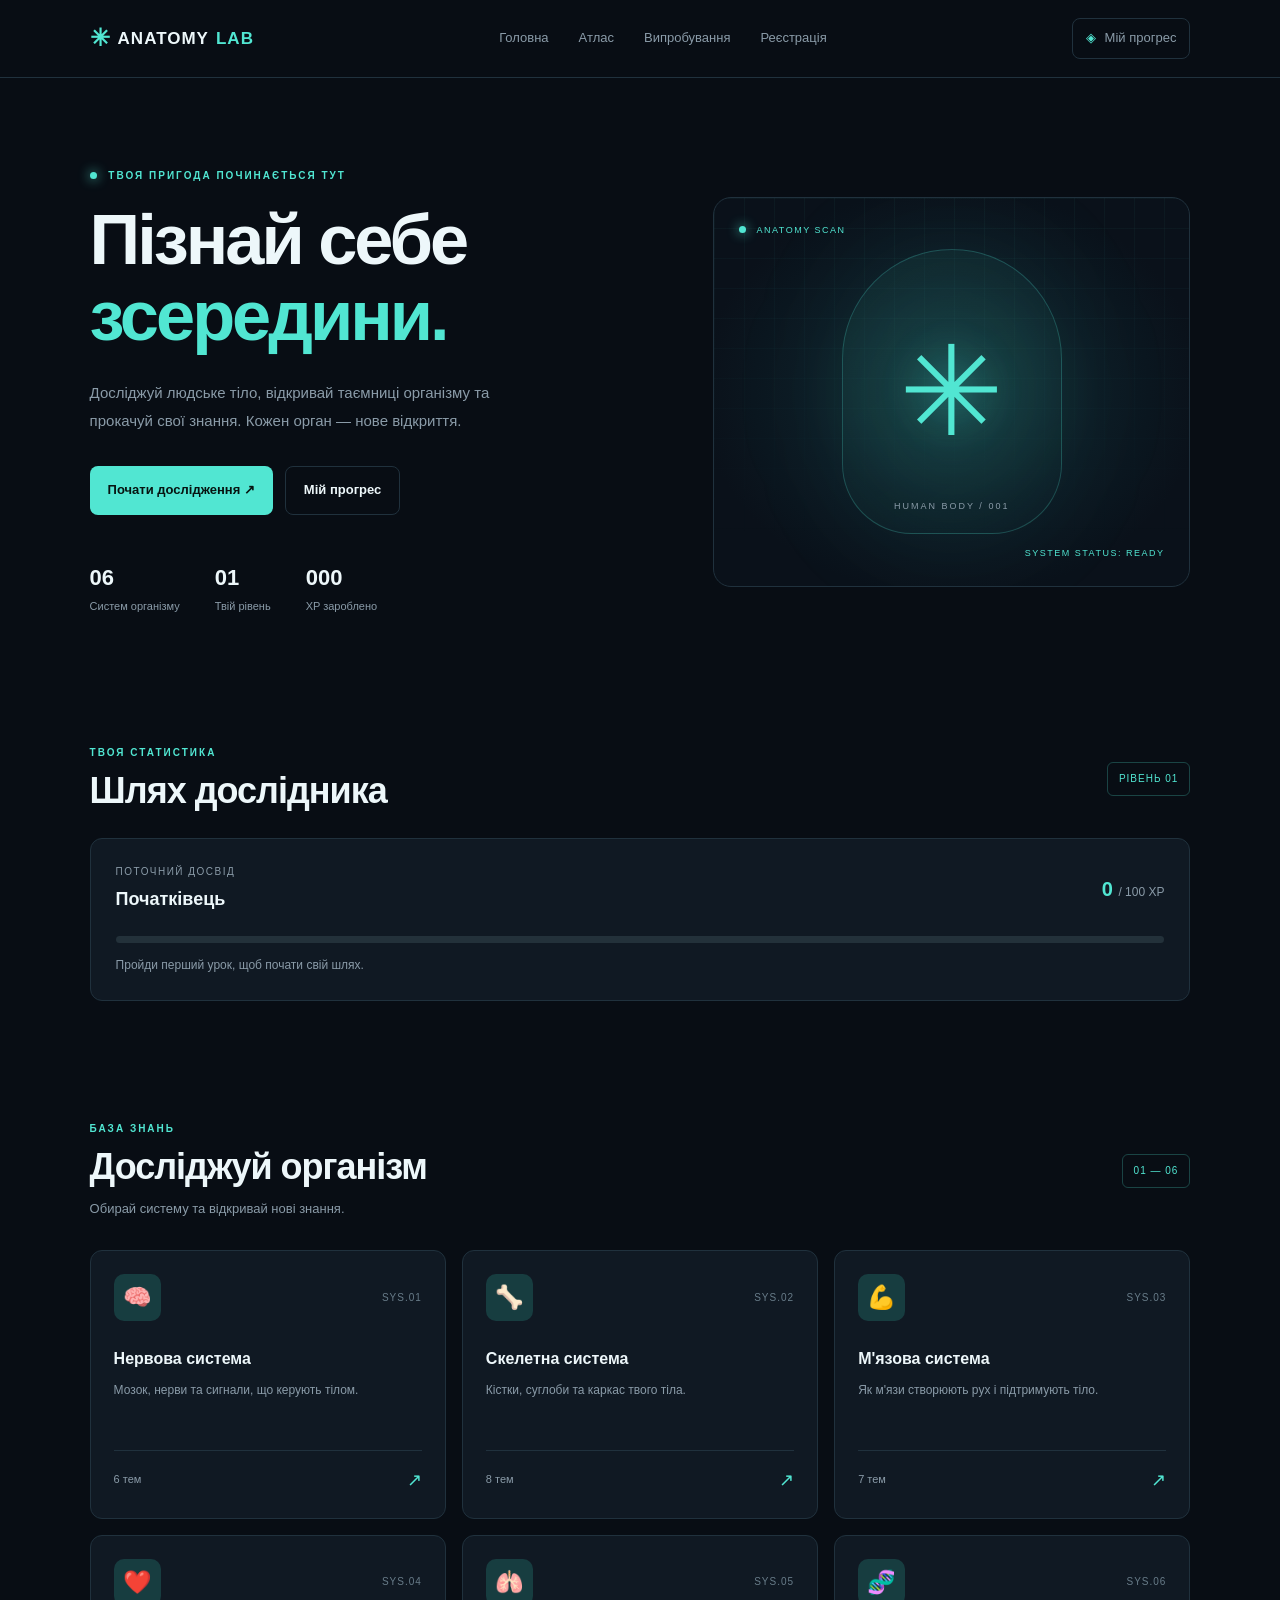
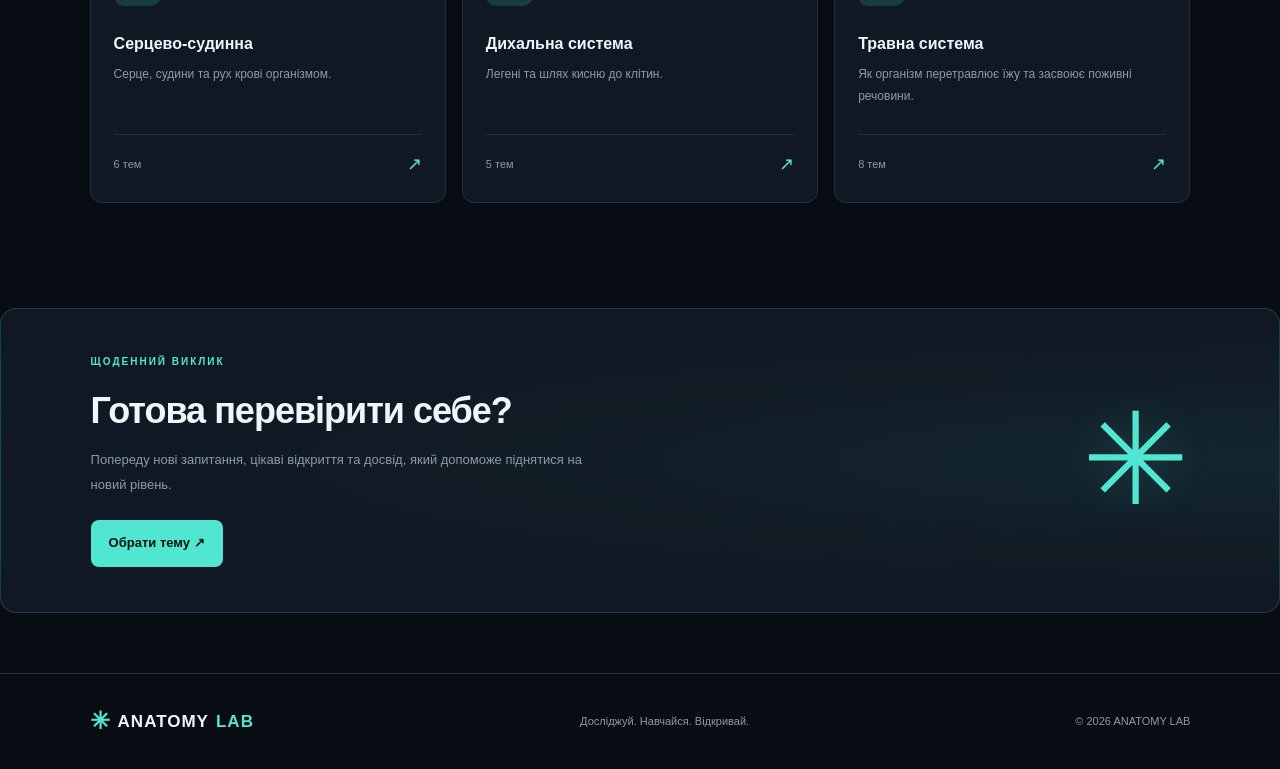
==== index.html @ a17af434 "initial commit" ====
<!DOCTYPE html>
<html lang="uk">
<head>
    <meta charset="UTF-8">
    <meta name="viewport" content="width=device-width, initial-scale=1.0">

    <title>Anatomy Lab — Вивчай себе</title>

    <link rel="stylesheet" href="css/style.css">
</head>

<body>

    <header class="navbar">
        <a href="#" class="logo">
            <span class="logo-icon">✳</span>
            ANATOMY<span class="accent">LAB</span>
        </a>

        <nav class="nav-links">
            <a href="#home">Головна</a>
            <a href="#atlas">Атлас</a>
            <a href="#challenges">Випробування</a>
            <a href="register.html">Реєстрація</a>
        </nav>

        <a href="#progress" class="profile">
            <span class="profile-icon">◈</span>
            
            Мій прогрес
        </a>
        
        
    </header>

    <main>

        <section class="hero" id="home">
            <div class="hero-content">
                <p class="eyebrow">
                    <span class="status-dot"></span>
                    ТВОЯ ПРИГОДА ПОЧИНАЄТЬСЯ ТУТ
                </p>

                <h1>
                    Пізнай себе<br>
                    <span>зсередини.</span>
                </h1>

                <p class="hero-description">
                    Досліджуй людське тіло, відкривай таємниці
                    організму та прокачуй свої знання.
                    Кожен орган — нове відкриття.
                </p>

                <div class="hero-actions">
                    <a href="#atlas" class="btn-primary">
                        Почати дослідження ↗
                    </a>

                    <a href="#progress" class="btn-secondary">
                        Мій прогрес
                    </a>
                </div>

                <div class="hero-stats">
                    <div>
                        <strong>06</strong>
                        <span>Систем організму</span>
                    </div>

                    <div>
                        <strong>01</strong>
                        <span>Твій рівень</span>
                    </div>

                    <div>
                        <strong>000</strong>
                        <span>XP зароблено</span>
                    </div>
                </div>
            </div>

            <div class="hero-visual">
                <div class="visual-glow"></div>

                <div class="scan-label label-top">
                    <span class="status-dot"></span>
                    ANATOMY SCAN
                </div>

                <div class="body-art">
                    <span>✳</span>
                    <p>HUMAN BODY / 001</p>
                </div>

                <div class="scan-label label-bottom">
                    SYSTEM STATUS: READY
                </div>
            </div>
        </section>

        <section class="progress-section" id="progress">
            <div class="section-heading">
                <div>
                    <p class="eyebrow">ТВОЯ СТАТИСТИКА</p>
                    <h2>Шлях дослідника</h2>
                </div>

                <span class="level-badge">РІВЕНЬ 01</span>
            </div>

            <div class="progress-card">
                <div class="progress-top">
                    <div>
                        <p class="muted">ПОТОЧНИЙ ДОСВІД</p>
                        <h3>Початківець</h3>
                    </div>

                    <p class="xp-value">0 <span>/ 100 XP</span></p>
                </div>

                <div class="progress-track">
                    <div class="progress-fill"></div>
                </div>

                <p class="progress-note">
                    Пройди перший урок, щоб почати свій шлях.
                </p>
            </div>
        </section>

        <section class="atlas-section" id="atlas">
            <div class="section-heading">
                <div>
                    <p class="eyebrow">БАЗА ЗНАНЬ</p>
                    <h2>Досліджуй організм</h2>
                    <p class="section-description">
                        Обирай систему та відкривай нові знання.
                    </p>
                </div>

                <span class="section-count">01 — 06</span>
            </div>

            <div class="systems-grid">
                
                <article class="system-card ">
                    <div class="card-top">
                        <span class="card-icon">🧠</span>
                        <span class="card-number">SYS.01</span>
                    </div>
                    <h3>Нервова система</h3>
                    <p>Мозок, нерви та сигнали, що керують тілом.</p>
                    <div class="card-bottom">
                        <span>6 тем</span>
                        <a href="brain.html" class="card-arrow lesson-button" >↗</a>
                    </div>
                </article>

                <article class="system-card">
                    <div class="card-top">
                        <span class="card-icon">🦴</span>
                        <span class="card-number">SYS.02</span>
                    </div>
                    <h3>Скелетна система</h3>
                    <p>Кістки, суглоби та каркас твого тіла.</p>
                    <div class="card-bottom">
                        <span>8 тем</span>
                        <span class="card-arrow">↗</span>
                    </div>
                </article>

                <article class="system-card">
                    <div class="card-top">
                        <span class="card-icon">💪</span>
                        <span class="card-number">SYS.03</span>
                    </div>
                    <h3>М'язова система</h3>
                    <p>Як м'язи створюють рух і підтримують тіло.</p>
                    <div class="card-bottom">
                        <span>7 тем</span>
                        <span class="card-arrow">↗</span>
                    </div>
                </article>

                <article class="system-card">
                    <div class="card-top">
                        <span class="card-icon">❤️</span>
                        <span class="card-number">SYS.04</span>
                    </div>
                    <h3>Серцево-судинна</h3>
                    <p>Серце, судини та рух крові організмом.</p>
                    <div class="card-bottom">
                        <span>6 тем</span>
                        <span class="card-arrow">↗</span>
                    </div>
                </article>

                <article class="system-card">
                    <div class="card-top">
                        <span class="card-icon">🫁</span>
                        <span class="card-number">SYS.05</span>
                    </div>
                    <h3>Дихальна система</h3>
                    <p>Легені та шлях кисню до клітин.</p>
                    <div class="card-bottom">
                        <span>5 тем</span>
                        <span class="card-arrow">↗</span>
                    </div>
                </article>

                <article class="system-card">
                    <div class="card-top">
                        <span class="card-icon">🧬</span>
                        <span class="card-number">SYS.06</span>
                    </div>
                    <h3>Травна система</h3>
                    <p>Як організм перетравлює їжу та засвоює поживні речовини.</p>
                    <div class="card-bottom">
                        <span>8 тем</span>
                        <span class="card-arrow">↗</span>
                    </div>
                </article>

            </div>
        </section>

        <section class="challenge-section" id="challenges">
            <div class="challenge-content">
                <p class="eyebrow">ЩОДЕННИЙ ВИКЛИК</p>
                <h2>Готова перевірити себе?</h2>
                <p>
                    Попереду нові запитання, цікаві відкриття
                    та досвід, який допоможе піднятися на новий рівень.
                </p>
                <a href="#atlas" class="btn-primary">
                    Обрати тему ↗
                </a>
            </div>

            <div class="challenge-symbol">✳</div>
        </section>

    </main>

    <footer>
        <a href="#home" class="logo">
            <span class="logo-icon">✳</span>
            ANATOMY<span class="accent">LAB</span>
        </a>

        <p>Досліджуй. Навчайся. Відкривай.</p>

        <span>© 2026 ANATOMY LAB</span>
    </footer>

</body>
</html>
---- css/style.css ----
/* ===== 1. ОСНОВНІ НАЛАШТУВАННЯ ===== */

:root {
    --bg: #080d14;
    --surface: #101923;
    --surface-light: #14232d;
    --border: #20313d;
    --text: #edf7fa;
    --muted: #8a9ba8;
    --accent: #51e6d2;
    --accent-dark: #173d40;
}

* {
    margin: 0;
    padding: 0;
    box-sizing: border-box;
}

html {
    scroll-behavior: smooth;
}

body {
    background: var(--bg);
    color: var(--text);
    font-family: -apple-system, BlinkMacSystemFont,
        "Segoe UI", sans-serif;
    line-height: 1.6;
}

a {
    color: inherit;
    text-decoration: none;
}

button, a {
    -webkit-tap-highlight-color: transparent;
}

::selection {
    background: var(--accent);
    color: var(--bg);
}


/* ===== 2. ВЕРХНЯ НАВІГАЦІЯ ===== */

.navbar {
    min-height: 76px;
    padding: 18px 7%;
    display: flex;
    align-items: center;
    justify-content: space-between;
    gap: 24px;
    border-bottom: 1px solid var(--border);
}

.logo {
    display: inline-flex;
    align-items: center;
    gap: 7px;
    font-size: 17px;
    font-weight: 800;
    letter-spacing: 1px;
    white-space: nowrap;
}

.logo-icon,
.accent {
    color: var(--accent);
}

.logo-icon {
    font-size: 24px;
}

.nav-links {
    display: flex;
    gap: 30px;
}

.nav-links a,
.profile {
    color: var(--muted);
    font-size: 13px;
    transition: color 0.2s ease;
}

.nav-links a:hover,
.profile:hover {
    color: var(--accent);
}

.profile {
    border: 1px solid var(--border);
    border-radius: 8px;
    padding: 9px 13px;
}

.profile-icon {
    color: var(--accent);
    margin-right: 5px;
}


/* ===== 3. ГОЛОВНИЙ ЕКРАН ===== */

.hero {
    max-width: 1440px;
    margin: 0 auto;
    padding: 90px 7% 75px;
    min-height: 570px;
    display: grid;
    grid-template-columns: 1.1fr 0.9fr;
    align-items: center;
    gap: 40px;
}

.eyebrow {
    color: var(--accent);
    font-size: 10px;
    font-weight: 700;
    letter-spacing: 2px;
    margin-bottom: 18px;
}

.status-dot {
    display: inline-block;
    width: 7px;
    height: 7px;
    border-radius: 50%;
    background: var(--accent);
    box-shadow: 0 0 12px var(--accent);
    margin-right: 7px;
}

.hero h1 {
    font-size: clamp(43px, 5.5vw, 76px);
    line-height: 1.08;
    letter-spacing: -3px;
    margin-bottom: 25px;
}

.hero h1 span {
    color: var(--accent);
}

.hero-description {
    max-width: 450px;
    color: var(--muted);
    font-size: 15px;
    line-height: 1.9;
}

.hero-actions {
    display: flex;
    flex-wrap: wrap;
    gap: 12px;
    margin-top: 30px;
}

.btn-primary,
.btn-secondary {
    display: inline-flex;
    justify-content: center;
    align-items: center;
    gap: 8px;
    padding: 13px 18px;
    border-radius: 8px;
    font-size: 13px;
    font-weight: 700;
    transition: 0.25s ease;
}

.btn-primary {
    background: var(--accent);
    color: #071411;
}

.btn-primary:hover {
    background: #8ff5e9;
    transform: translateY(-2px);
    box-shadow: 0 8px 30px #51e6d226;
}

.btn-secondary {
    border: 1px solid var(--border);
    color: var(--text);
}

.btn-secondary:hover {
    border-color: var(--accent);
}

.hero-stats {
    display: flex;
    flex-wrap: wrap;
    gap: 35px;
    margin-top: 45px;
}

.hero-stats div {
    display: flex;
    flex-direction: column;
    gap: 3px;
}

.hero-stats strong {
    font-size: 22px;
    font-weight: 700;
}

.hero-stats span {
    font-size: 11px;
    color: var(--muted);
}


/* ===== 4. ІЛЮСТРАЦІЯ ===== */

.hero-visual {
    min-height: 390px;
    position: relative;
    display: flex;
    justify-content: center;
    align-items: center;
    overflow: hidden;
    border: 1px solid var(--border);
    border-radius: 18px;
    background:
        radial-gradient(
            ellipse at center,
            #12363a 0%,
            #0c1b24 43%,
            #0a111a 75%
        );
}

.hero-visual::before {
    content: "";
    position: absolute;
    inset: 0;
    background-image:
        linear-gradient(#51e6d20b 1px, transparent 1px),
        linear-gradient(90deg, #51e6d20b 1px, transparent 1px);
    background-size: 30px 30px;
    mask-image: linear-gradient(
        to bottom,
        black,
        transparent 90%
    );
}

.visual-glow {
    position: absolute;
    width: 210px;
    height: 280px;
    background: #51e6d214;
    filter: blur(60px);
    border-radius: 50%;
}

.body-art {
    position: relative;
    width: 220px;
    height: 285px;
    display: flex;
    flex-direction: column;
    justify-content: center;
    align-items: center;
    border: 1px solid #51e6d23b;
    border-radius: 110px 110px 70px 70px;
    background: linear-gradient(
        150deg,
        #51e6d210,
        #51e6d203
    );
}

.body-art span {
    font-size: 125px;
    color: var(--accent);
    text-shadow: 0 0 35px #51e6d24a;
}

.body-art p {
    position: absolute;
    bottom: 20px;
    font-size: 9px;
    letter-spacing: 2px;
    color: var(--muted);
}

.scan-label {
    position: absolute;
    z-index: 1;
    font-size: 9px;
    letter-spacing: 1.5px;
    color: var(--accent);
}

.label-top {
    top: 25px;
    left: 25px;
}

.label-bottom {
    bottom: 25px;
    right: 25px;
}


/* ===== 5. ЗАГОЛОВКИ СЕКЦІЙ ===== */

.progress-section,
.atlas-section,
.challenge-section {
    max-width: 1440px;
    margin: 0 auto;
    padding: 55px 7%;
}

.section-heading {
    display: flex;
    justify-content: space-between;
    align-items: center;
    gap: 20px;
    margin-bottom: 25px;
}

.section-heading .eyebrow {
    margin-bottom: 7px;
}

.section-heading h2,
.challenge-section h2 {
    font-size: clamp(25px, 3vw, 36px);
    letter-spacing: -1px;
    line-height: 1.25;
}

.level-badge,
.section-count {
    color: var(--accent);
    font-size: 10px;
    letter-spacing: 1px;
    border: 1px solid #51e6d240;
    border-radius: 6px;
    padding: 8px 11px;
    white-space: nowrap;
}

.section-description {
    margin-top: 10px;
    color: var(--muted);
    font-size: 13px;
}


/* ===== 6. ПРОГРЕС ГРАВЦЯ ===== */

.progress-card {
    padding: 25px;
    border: 1px solid var(--border);
    border-radius: 12px;
    background: var(--surface);
}

.progress-top {
    display: flex;
    justify-content: space-between;
    align-items: center;
    gap: 15px;
}

.muted {
    font-size: 10px;
    color: var(--muted);
    letter-spacing: 1.5px;
}

.progress-top h3 {
    margin-top: 5px;
    font-size: 18px;
}

.xp-value {
    color: var(--accent);
    font-size: 20px;
    font-weight: 700;
    white-space: nowrap;
}

.xp-value span {
    font-size: 12px;
    color: var(--muted);
    font-weight: 400;
}

.progress-track {
    height: 7px;
    margin-top: 22px;
    border-radius: 20px;
    overflow: hidden;
    background: #23313a;
}

.progress-fill {
    width: 0%;
    height: 100%;
    border-radius: inherit;
    background: var(--accent);
}

.progress-note {
    margin-top: 13px;
    color: var(--muted);
    font-size: 12px;
}


/* ===== 7. КАРТКИ СИСТЕМ ОРГАНІЗМУ ===== */

.atlas-section {
    padding-top: 65px;
}

.systems-grid {
    display: grid;
    grid-template-columns: repeat(3, minmax(0, 1fr));
    gap: 16px;
    margin-top: 30px;
}

.system-card {
    min-width: 0;
    padding: 23px;
    border: 1px solid var(--border);
    border-radius: 12px;
    background: var(--surface);
    transition:
        transform 0.25s ease,
        border-color 0.25s ease,
        background 0.25s ease;
}

.system-card:hover {
    transform: translateY(-5px);
    border-color: #51e6d280;
    background: var(--surface-light);
}

.card-top,
.card-bottom {
    display: flex;
    align-items: center;
    justify-content: space-between;
    gap: 10px;
}

.card-icon {
    display: flex;
    align-items: center;
    justify-content: center;
    width: 47px;
    height: 47px;
    border-radius: 10px;
    background: var(--accent-dark);
    font-size: 23px;
}

.card-number {
    color: #687c89;
    font-size: 10px;
    letter-spacing: 1px;
}

.system-card h3 {
    margin-top: 25px;
    font-size: 16px;
}

.system-card > p {
    min-height: 48px;
    margin-top: 8px;
    color: var(--muted);
    font-size: 12px;
    line-height: 1.8;
}

.card-bottom {
    margin-top: 22px;
    padding-top: 15px;
    border-top: 1px solid var(--border);
    color: var(--muted);
    font-size: 11px;
}

.card-arrow {
    color: var(--accent);
    font-size: 18px;
}


/* ===== 8. ЩОДЕННИЙ ВИКЛИК ===== */

.challenge-section {
    margin-top: 50px;
    margin-bottom: 60px;
    padding-top: 45px;
    padding-bottom: 45px;
    display: flex;
    align-items: center;
    justify-content: space-between;
    gap: 25px;
    border: 1px solid #51e6d230;
    border-radius: 16px;
    background:
        radial-gradient(
            ellipse at right,
            #51e6d210,
            transparent 60%
        ),
        var(--surface);
}

.challenge-content {
    max-width: 580px;
}

.challenge-section h2 {
    margin-bottom: 15px;
}

.challenge-section .challenge-content > p:not(.eyebrow) {
    max-width: 500px;
    margin-bottom: 23px;
    color: var(--muted);
    font-size: 13px;
    line-height: 1.9;
}

.challenge-symbol {
    color: var(--accent);
    font-size: clamp(70px, 10vw, 130px);
    text-shadow: 0 0 50px #51e6d230;
}


/* ===== 9. ПІДВАЛ ===== */

footer {
    display: flex;
    align-items: center;
    justify-content: space-between;
    flex-wrap: wrap;
    gap: 18px;
    padding: 28px 7%;
    border-top: 1px solid var(--border);
}

footer p,
footer > span {
    color: var(--muted);
    font-size: 11px;
}


/* ===== 10. АДАПТАЦІЯ ДО ТЕЛЕФОНІВ ===== */

@media (max-width: 900px) {
    .navbar {
        padding-left: 5%;
        padding-right: 5%;
    }

    .nav-links {
        gap: 14px;
    }

    .hero {
        padding: 65px 5%;
        gap: 25px;
    }

    .hero-stats {
        gap: 20px;
    }

    .systems-grid {
        grid-template-columns: repeat(2, minmax(0, 1fr));
    }

    .progress-section,
    .atlas-section,
    .challenge-section {
        padding-left: 5%;
        padding-right: 5%;
    }
}

@media (max-width: 600px) {
    .navbar {
        min-height: auto;
        flex-wrap: wrap;
        gap: 15px;
    }

    .nav-links {
        order: 3;
        width: 100%;
        justify-content: space-between;
        padding-top: 10px;
        border-top: 1px solid var(--border);
    }

    .nav-links a {
        font-size: 12px;
    }

    .profile {
        font-size: 11px;
        padding: 7px 9px;
    }

    .hero {
        grid-template-columns: 1fr;
        padding-top: 55px;
        gap: 35px;
    }

    .hero h1 {
        letter-spacing: -2px;
    }

    .hero-visual {
        min-height: 330px;
    }

    .body-art {
        transform: scale(0.85);
    }

    .hero-stats {
        gap: 23px;
    }

    .hero-stats strong {
        font-size: 19px;
    }

    .hero-stats span {
        max-width: 90px;
        font-size: 10px;
    }

    .section-heading {
        align-items: flex-start;
    }

    .systems-grid {
        grid-template-columns: 1fr;
    }

    .system-card > p {
        min-height: auto;
    }

    .progress-card {
        padding: 18px;
    }

    .progress-top {
        align-items: flex-start;
    }

    .xp-value {
        font-size: 16px;
    }

    .challenge-section {
        align-items: flex-start;
    }

    .challenge-symbol {
        display: none;
    }

    footer {
        flex-direction: column;
        align-items: flex-start;
    }
}

@media (prefers-reduced-motion: reduce) {
    *,
    *::before,
    *::after {
        scroll-behavior: auto !important;
        transition: none !important;
    }
}
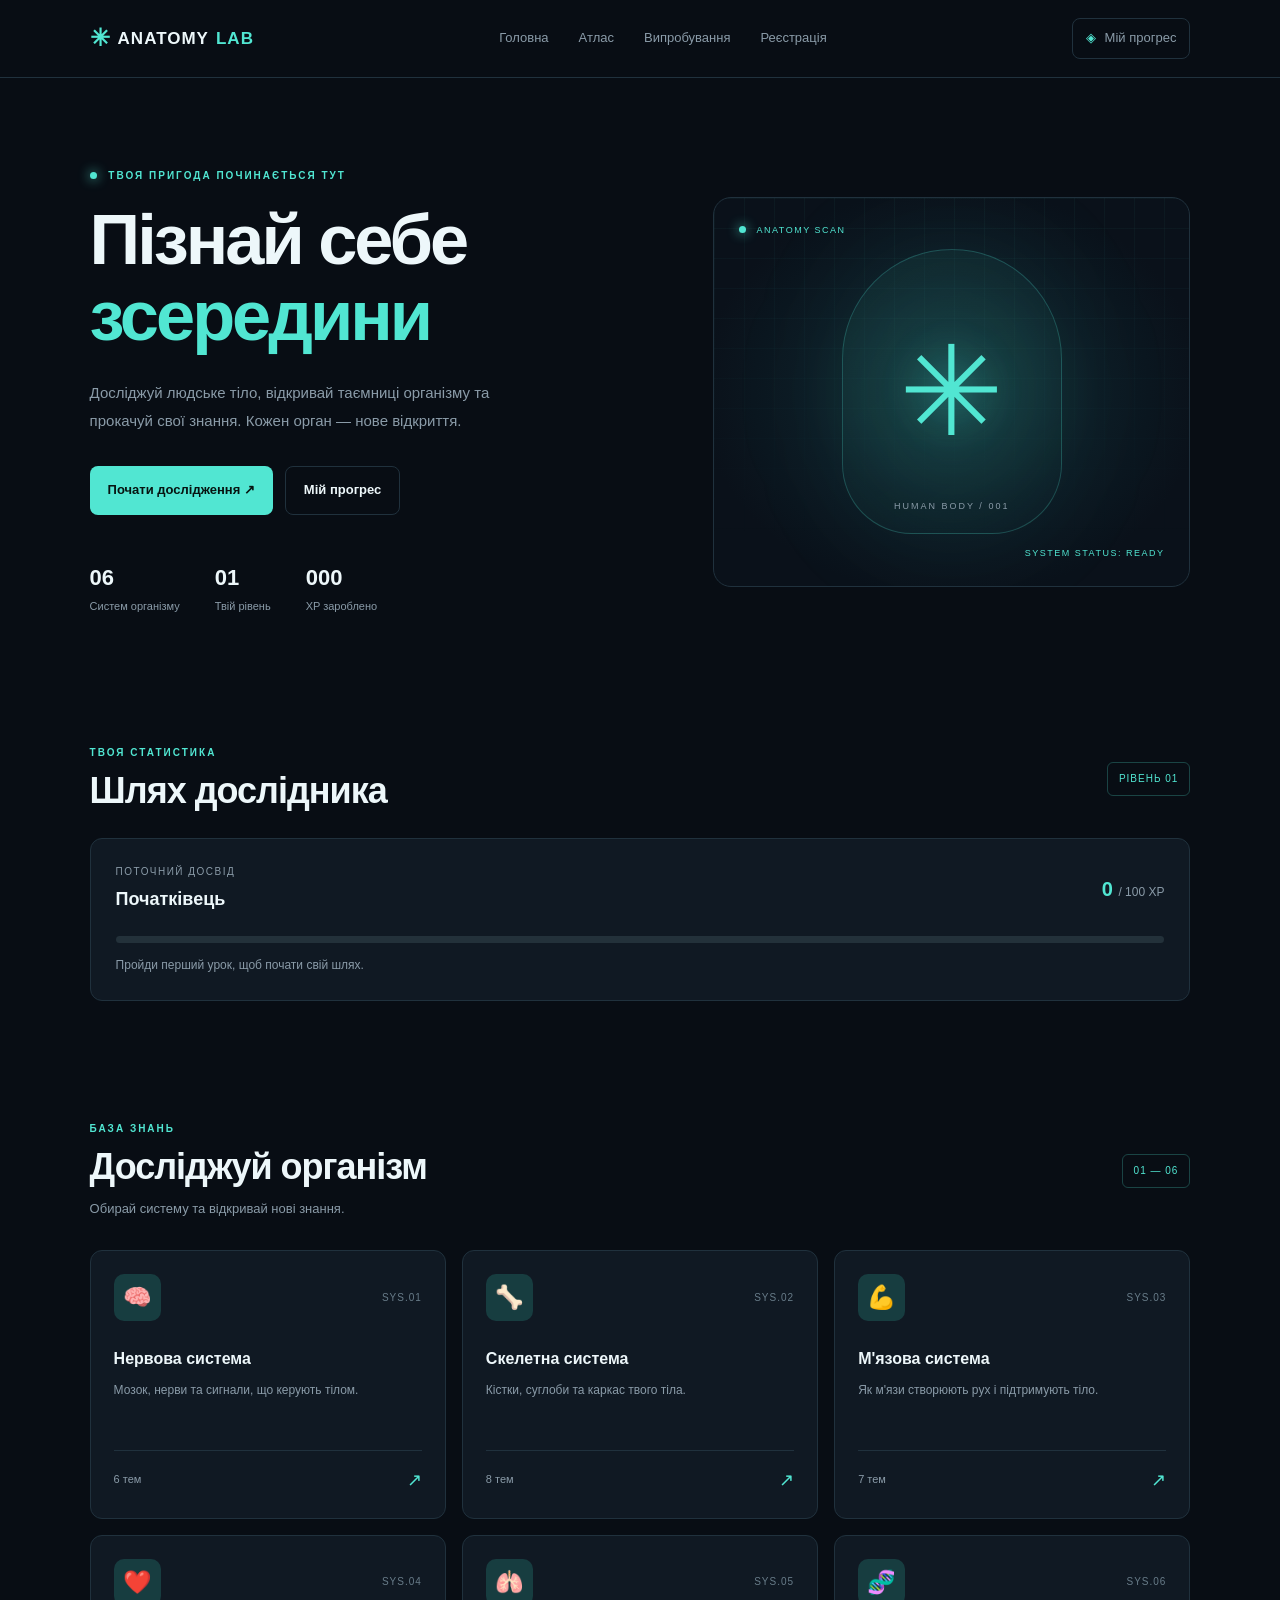
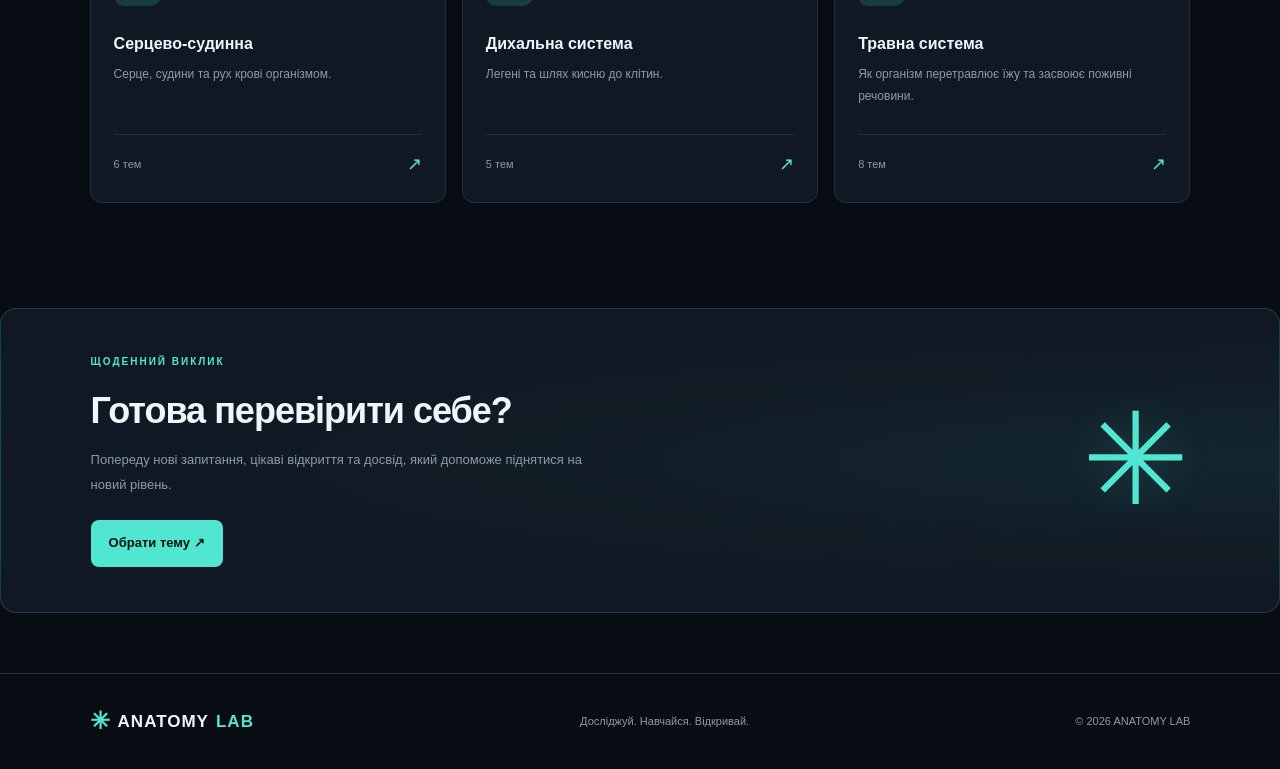
==== commit b4cc5fe9: "Update index.html" ====
--- a/index.html
+++ b/index.html
@@ -44,7 +44,7 @@
 
                 <h1>
                     Пізнай себе<br>
-                    <span>зсередини.</span>
+                    <span>зсередини</span>
                 </h1>
 
                 <p class="hero-description">
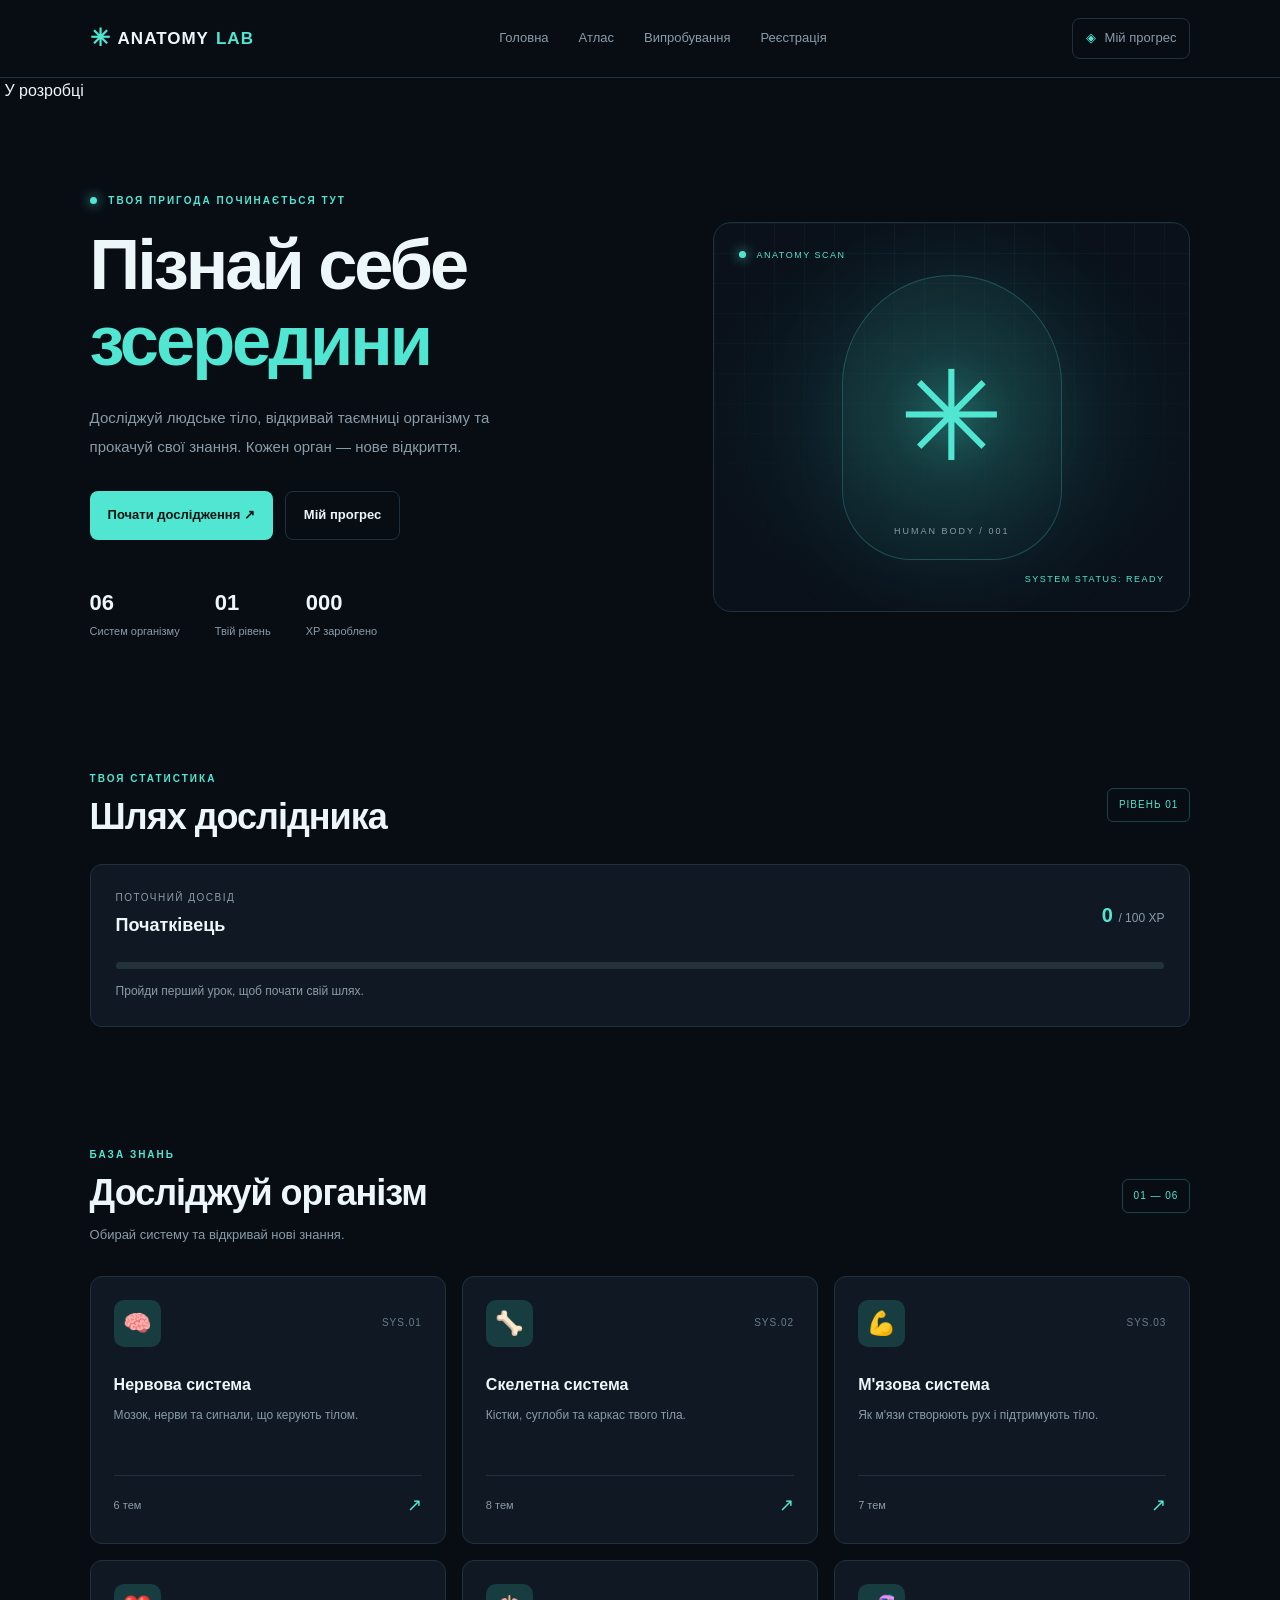
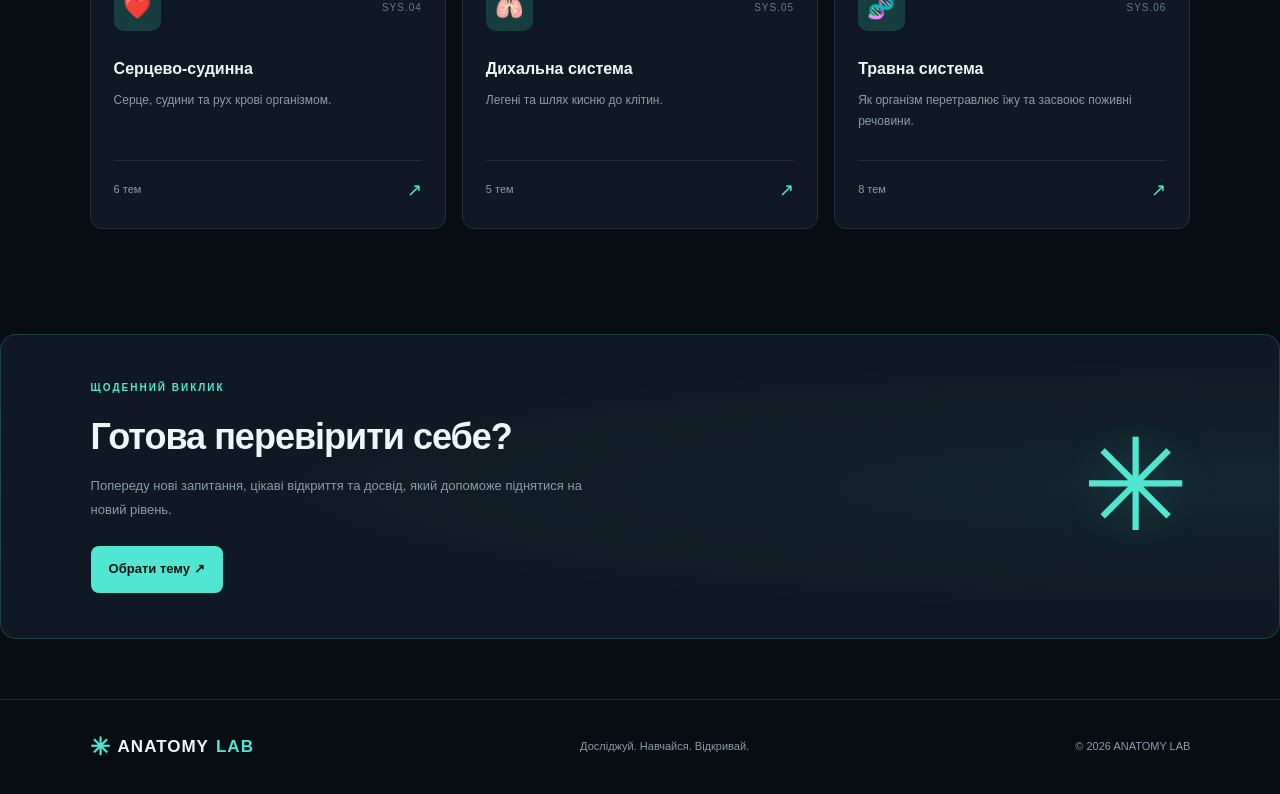
==== commit bb3e8440: "Update index.html" ====
--- a/index.html
+++ b/index.html
@@ -10,7 +10,7 @@
 </head>
 
 <body>
-
+    
     <header class="navbar">
         <a href="#" class="logo">
             <span class="logo-icon">✳</span>
@@ -29,9 +29,9 @@
             
             Мій прогрес
         </a>
-        
-        
+           
     </header>
+    <span class="in-development"> ㅤ У розробці</span>
 
     <main>
 
